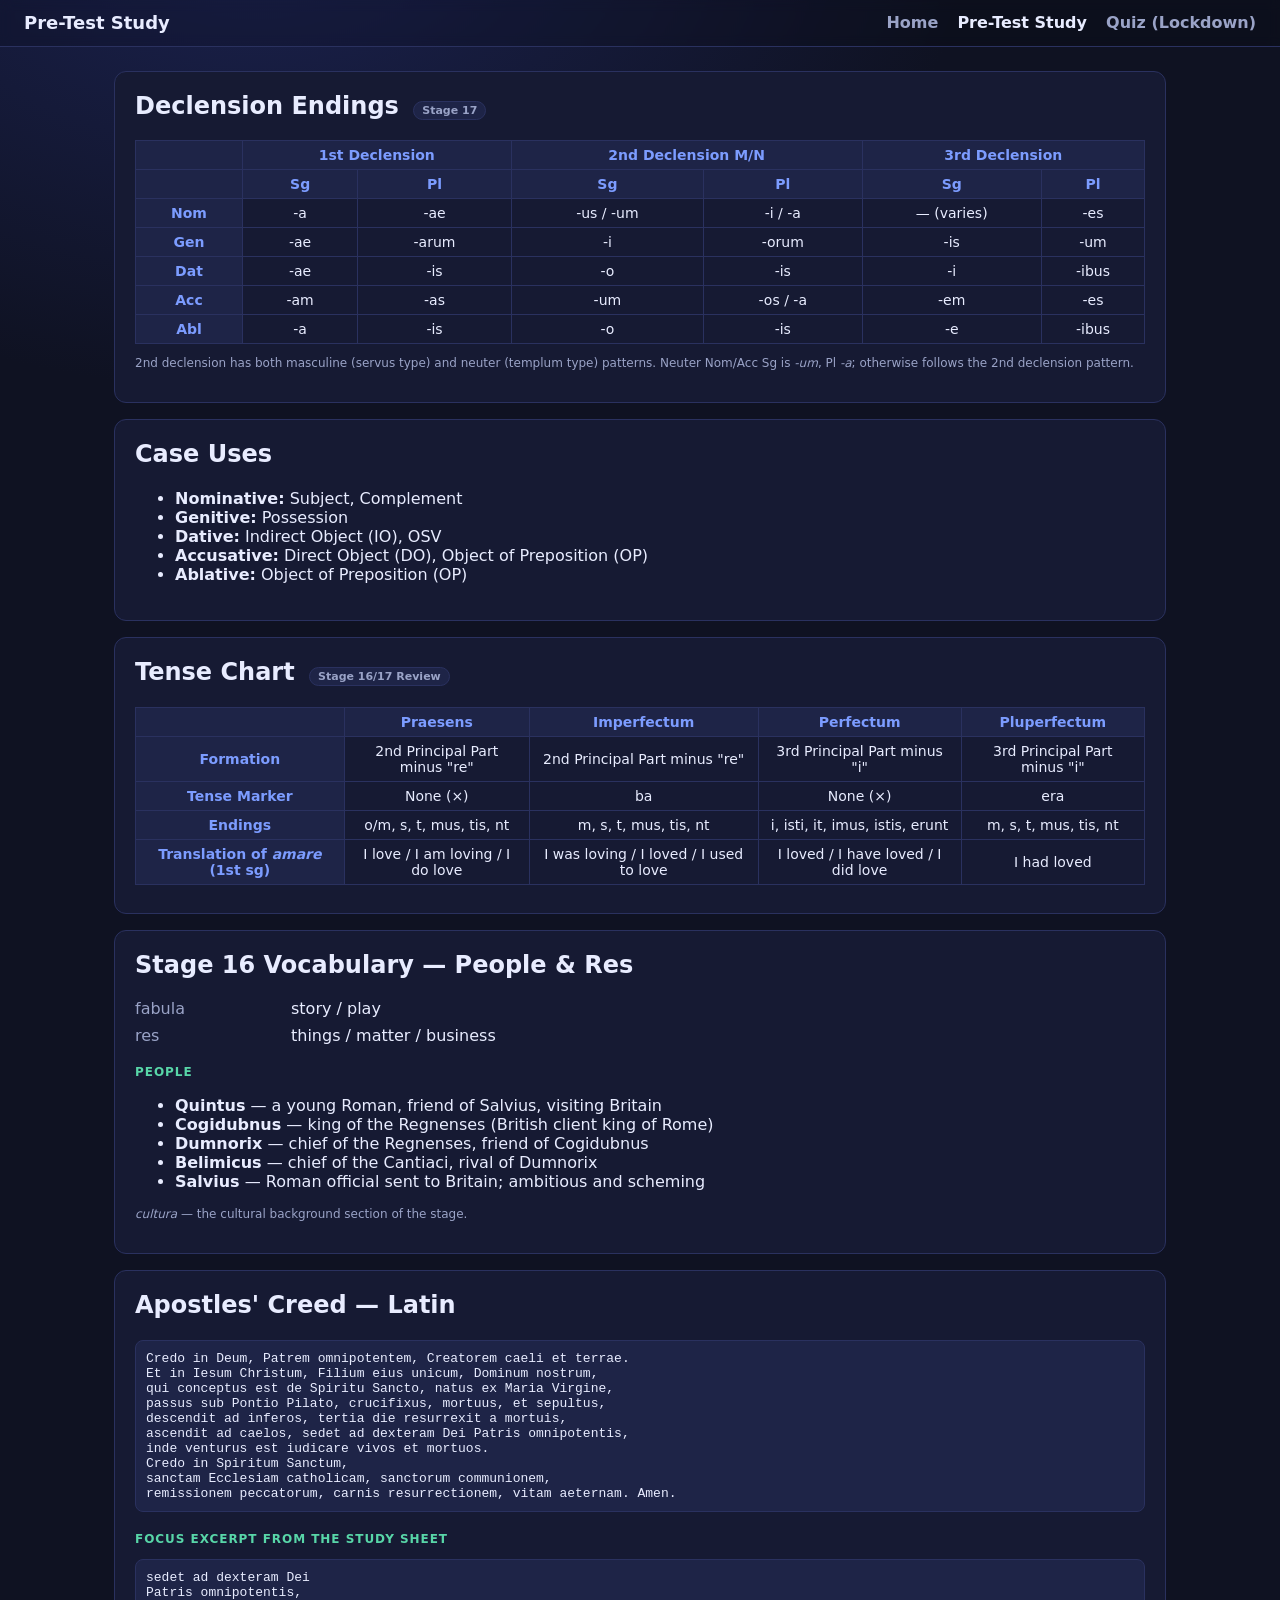
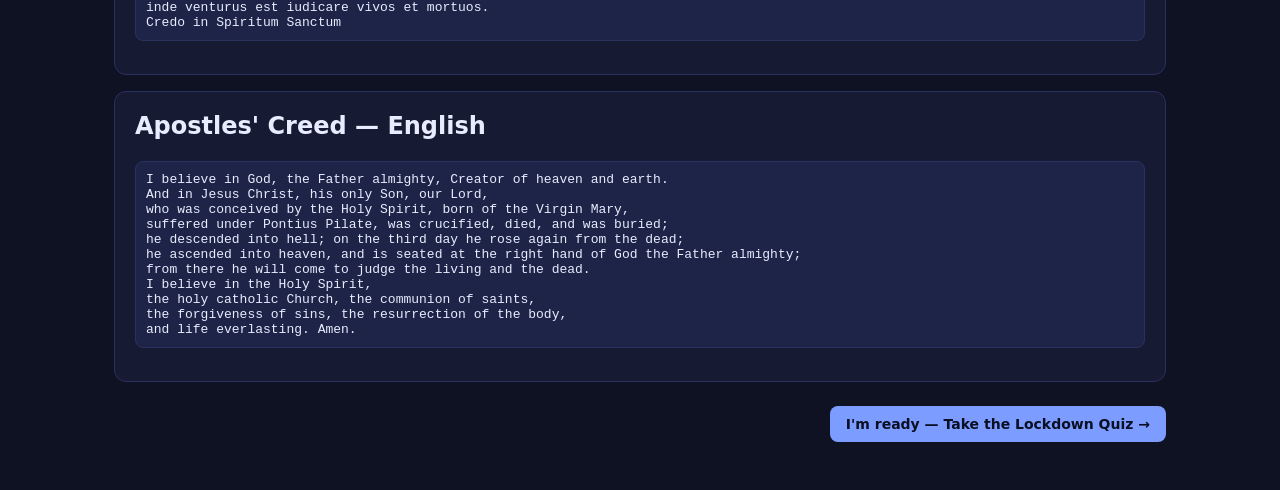
==== study.html @ 1148b9bb "Add Stage 16/17 Latin lockdown-quiz website Static study + self-test site covering declension ending" ====
<!doctype html>
<html lang="en">
<head>
  <meta charset="utf-8">
  <meta name="viewport" content="width=device-width,initial-scale=1">
  <title>Pre-Test Study — Stage 16/17</title>
  <link rel="stylesheet" href="styles.css">
</head>
<body>
  <header class="topbar">
    <h1>Pre-Test Study</h1>
    <nav class="topnav">
      <a href="index.html">Home</a>
      <a href="study.html" class="active">Pre-Test Study</a>
      <a href="quiz.html">Quiz (Lockdown)</a>
    </nav>
  </header>

  <main class="container">
    <div class="panel">
      <h2>Declension Endings <span class="pill">Stage 17</span></h2>
      <table class="chart">
        <thead>
          <tr>
            <th></th>
            <th colspan="2">1st Declension</th>
            <th colspan="2">2nd Declension M/N</th>
            <th colspan="2">3rd Declension</th>
          </tr>
          <tr>
            <th></th>
            <th>Sg</th><th>Pl</th>
            <th>Sg</th><th>Pl</th>
            <th>Sg</th><th>Pl</th>
          </tr>
        </thead>
        <tbody>
          <tr><td class="rowhdr">Nom</td><td>-a</td><td>-ae</td><td>-us / -um</td><td>-i / -a</td><td>— (varies)</td><td>-es</td></tr>
          <tr><td class="rowhdr">Gen</td><td>-ae</td><td>-arum</td><td>-i</td><td>-orum</td><td>-is</td><td>-um</td></tr>
          <tr><td class="rowhdr">Dat</td><td>-ae</td><td>-is</td><td>-o</td><td>-is</td><td>-i</td><td>-ibus</td></tr>
          <tr><td class="rowhdr">Acc</td><td>-am</td><td>-as</td><td>-um</td><td>-os / -a</td><td>-em</td><td>-es</td></tr>
          <tr><td class="rowhdr">Abl</td><td>-a</td><td>-is</td><td>-o</td><td>-is</td><td>-e</td><td>-ibus</td></tr>
        </tbody>
      </table>
      <p class="footnote">
        2nd declension has both masculine (servus type) and neuter (templum type) patterns. Neuter Nom/Acc Sg is <em>-um</em>, Pl <em>-a</em>; otherwise follows the 2nd declension pattern.
      </p>
    </div>

    <div class="panel">
      <h2>Case Uses</h2>
      <ul>
        <li><strong>Nominative:</strong> Subject, Complement</li>
        <li><strong>Genitive:</strong> Possession</li>
        <li><strong>Dative:</strong> Indirect Object (IO), OSV</li>
        <li><strong>Accusative:</strong> Direct Object (DO), Object of Preposition (OP)</li>
        <li><strong>Ablative:</strong> Object of Preposition (OP)</li>
      </ul>
    </div>

    <div class="panel">
      <h2>Tense Chart <span class="pill">Stage 16/17 Review</span></h2>
      <table class="chart">
        <thead>
          <tr>
            <th></th>
            <th>Praesens</th>
            <th>Imperfectum</th>
            <th>Perfectum</th>
            <th>Pluperfectum</th>
          </tr>
        </thead>
        <tbody>
          <tr>
            <td class="rowhdr">Formation</td>
            <td>2nd Principal Part minus "re"</td>
            <td>2nd Principal Part minus "re"</td>
            <td>3rd Principal Part minus "i"</td>
            <td>3rd Principal Part minus "i"</td>
          </tr>
          <tr>
            <td class="rowhdr">Tense Marker</td>
            <td>None (×)</td>
            <td>ba</td>
            <td>None (×)</td>
            <td>era</td>
          </tr>
          <tr>
            <td class="rowhdr">Endings</td>
            <td>o/m, s, t, mus, tis, nt</td>
            <td>m, s, t, mus, tis, nt</td>
            <td>i, isti, it, imus, istis, erunt</td>
            <td>m, s, t, mus, tis, nt</td>
          </tr>
          <tr>
            <td class="rowhdr">Translation of <em>amare</em> (1st sg)</td>
            <td>I love / I am loving / I do love</td>
            <td>I was loving / I loved / I used to love</td>
            <td>I loved / I have loved / I did love</td>
            <td>I had loved</td>
          </tr>
        </tbody>
      </table>
    </div>

    <div class="panel">
      <h2>Stage 16 Vocabulary — People &amp; Res</h2>
      <div class="kv">
        <label>fabula</label><div>story / play</div>
        <label>res</label><div>things / matter / business</div>
      </div>
      <h3 class="section-title">People</h3>
      <ul id="people-list"></ul>
      <p class="footnote"><em>cultura</em> — the cultural background section of the stage.</p>
    </div>

    <div class="panel">
      <h2>Apostles' Creed — Latin</h2>
      <pre id="creed-latin" class="diff"></pre>
      <h3 class="section-title">Focus excerpt from the study sheet</h3>
      <pre id="creed-focus" class="diff"></pre>
    </div>

    <div class="panel">
      <h2>Apostles' Creed — English</h2>
      <pre id="creed-english" class="diff"></pre>
    </div>

    <div class="row" style="justify-content: flex-end; margin: 24px 0;">
      <a class="btn" href="quiz.html">I'm ready — Take the Lockdown Quiz &rarr;</a>
    </div>
  </main>

  <script src="data.js"></script>
  <script>
    // Render people
    const ul = document.getElementById('people-list');
    VOCAB.people.forEach(p => {
      const li = document.createElement('li');
      li.innerHTML = '<strong>' + p.name + '</strong> — ' + p.desc;
      ul.appendChild(li);
    });
    document.getElementById('creed-latin').textContent = CREED_LATIN;
    document.getElementById('creed-focus').textContent = CREED_FOCUS_LATIN;
    document.getElementById('creed-english').textContent = CREED_ENGLISH;
  </script>
</body>
</html>
---- styles.css ----
:root {
  --bg: #0f1222;
  --panel: #161a33;
  --panel-2: #1e2447;
  --accent: #7c9cff;
  --accent-2: #58d6a8;
  --warn: #ffb454;
  --err: #ff6b6b;
  --ok: #58d6a8;
  --text: #e8ecff;
  --muted: #9aa3c7;
  --border: #2a315f;
}

* { box-sizing: border-box; }
html, body {
  margin: 0; padding: 0;
  font-family: ui-sans-serif, system-ui, -apple-system, Segoe UI, Roboto, sans-serif;
  background: radial-gradient(1200px 800px at 20% -10%, #1b2250 0%, var(--bg) 60%) fixed, var(--bg);
  color: var(--text);
  min-height: 100%;
}

a { color: var(--accent); text-decoration: none; }
a:hover { text-decoration: underline; }

.container {
  max-width: 1100px;
  margin: 0 auto;
  padding: 24px;
}

header.topbar {
  display: flex;
  justify-content: space-between;
  align-items: center;
  padding: 12px 24px;
  border-bottom: 1px solid var(--border);
  background: rgba(0,0,0,0.15);
  position: sticky; top: 0; z-index: 5;
  backdrop-filter: blur(6px);
}

header.topbar h1 {
  font-size: 18px; margin: 0;
}

nav.topnav a {
  margin-left: 14px;
  color: var(--muted);
  font-weight: 600;
}
nav.topnav a.active { color: var(--text); }

h1, h2, h3 { line-height: 1.2; }

.hero {
  padding: 48px 24px;
  text-align: center;
}
.hero h2 {
  font-size: 36px;
  margin-bottom: 8px;
}
.hero p { color: var(--muted); max-width: 700px; margin: 0 auto 24px; }

.card-grid {
  display: grid;
  grid-template-columns: repeat(auto-fit, minmax(260px, 1fr));
  gap: 16px;
  margin: 24px 0;
}

.card {
  background: var(--panel);
  border: 1px solid var(--border);
  border-radius: 12px;
  padding: 20px;
  box-shadow: 0 2px 20px rgba(0,0,0,0.25);
}
.card h3 { margin-top: 0; color: var(--accent); }
.card p { color: var(--muted); }

.btn {
  display: inline-block;
  background: var(--accent);
  color: #0b0f24;
  border: 0;
  border-radius: 8px;
  padding: 10px 16px;
  font-weight: 700;
  cursor: pointer;
  font-size: 14px;
}
.btn:hover { filter: brightness(1.08); }
.btn.secondary { background: var(--panel-2); color: var(--text); border: 1px solid var(--border); }
.btn.danger { background: var(--err); color: white; }
.btn:disabled { opacity: 0.5; cursor: not-allowed; }

.panel {
  background: var(--panel);
  border: 1px solid var(--border);
  border-radius: 12px;
  padding: 20px;
  margin-bottom: 16px;
}
.panel h2 { margin-top: 0; }

table.chart {
  width: 100%;
  border-collapse: collapse;
  margin: 8px 0;
}
table.chart th, table.chart td {
  border: 1px solid var(--border);
  padding: 6px 8px;
  text-align: center;
  font-size: 14px;
  vertical-align: middle;
}
table.chart th { background: var(--panel-2); color: var(--accent); }
table.chart td.rowhdr { background: var(--panel-2); color: var(--accent); font-weight: 700; }
table.chart td input {
  width: 100%;
  background: transparent;
  color: var(--text);
  border: 0;
  text-align: center;
  font: inherit;
  outline: none;
  padding: 6px 2px;
}
table.chart td.ok { background: rgba(88, 214, 168, 0.2); }
table.chart td.err { background: rgba(255, 107, 107, 0.2); }

.kv {
  display: grid;
  grid-template-columns: 140px 1fr;
  gap: 8px 16px;
  margin: 6px 0;
}
.kv label { color: var(--muted); }

input[type=text], textarea {
  width: 100%;
  background: var(--panel-2);
  color: var(--text);
  border: 1px solid var(--border);
  border-radius: 8px;
  padding: 8px 10px;
  font: inherit;
  outline: none;
}
input[type=text]:focus, textarea:focus { border-color: var(--accent); }
textarea { min-height: 180px; font-family: ui-monospace, Menlo, monospace; line-height: 1.45; }

.row {
  display: flex; gap: 8px; flex-wrap: wrap; align-items: center;
}

.status {
  display: inline-block; padding: 4px 8px; border-radius: 6px;
  font-size: 12px; font-weight: 700;
}
.status.ok { background: rgba(88,214,168,0.2); color: var(--ok); }
.status.err { background: rgba(255,107,107,0.2); color: var(--err); }
.status.todo { background: rgba(154,163,199,0.2); color: var(--muted); }
.status.locked { background: rgba(255,180,84,0.2); color: var(--warn); }

ul.progress {
  list-style: none; padding: 0; margin: 0;
  display: flex; flex-wrap: wrap; gap: 8px;
}
ul.progress li {
  padding: 6px 10px;
  background: var(--panel-2);
  border: 1px solid var(--border);
  border-radius: 6px;
  font-size: 13px;
}
ul.progress li.done { border-color: var(--ok); color: var(--ok); }
ul.progress li.current { border-color: var(--accent); color: var(--accent); }

.lockbar {
  position: sticky; top: 0;
  background: var(--warn);
  color: #111;
  padding: 8px 16px;
  font-weight: 700;
  display: flex; justify-content: space-between; align-items: center;
  z-index: 10;
}
.lockbar .violations { font-weight: 400; opacity: 0.9; }

.modal-bg {
  position: fixed; inset: 0;
  background: rgba(0,0,0,0.7);
  display: none;
  align-items: center; justify-content: center;
  z-index: 50;
}
.modal {
  background: var(--panel);
  border: 1px solid var(--border);
  border-radius: 12px;
  padding: 24px;
  max-width: 480px; width: 92%;
  text-align: center;
}
.modal h3 { color: var(--warn); margin-top: 0; }

.diff {
  font-family: ui-monospace, Menlo, monospace;
  white-space: pre-wrap;
  background: var(--panel-2);
  border: 1px solid var(--border);
  border-radius: 8px;
  padding: 10px;
  font-size: 13px;
}
.diff .ok { color: var(--ok); }
.diff .err { color: var(--err); text-decoration: underline; }

.footnote { color: var(--muted); font-size: 12px; }

.qheader {
  display: flex; justify-content: space-between; align-items: center;
  margin-bottom: 8px;
}

.pill {
  display: inline-block;
  padding: 2px 8px;
  border-radius: 12px;
  font-size: 11px;
  background: var(--panel-2);
  border: 1px solid var(--border);
  color: var(--muted);
  margin-left: 6px;
}

.section-title {
  color: var(--accent-2);
  text-transform: uppercase;
  letter-spacing: 0.08em;
  font-size: 12px;
  margin-top: 20px;
}

details { margin: 8px 0; }
details summary { cursor: pointer; color: var(--accent); }
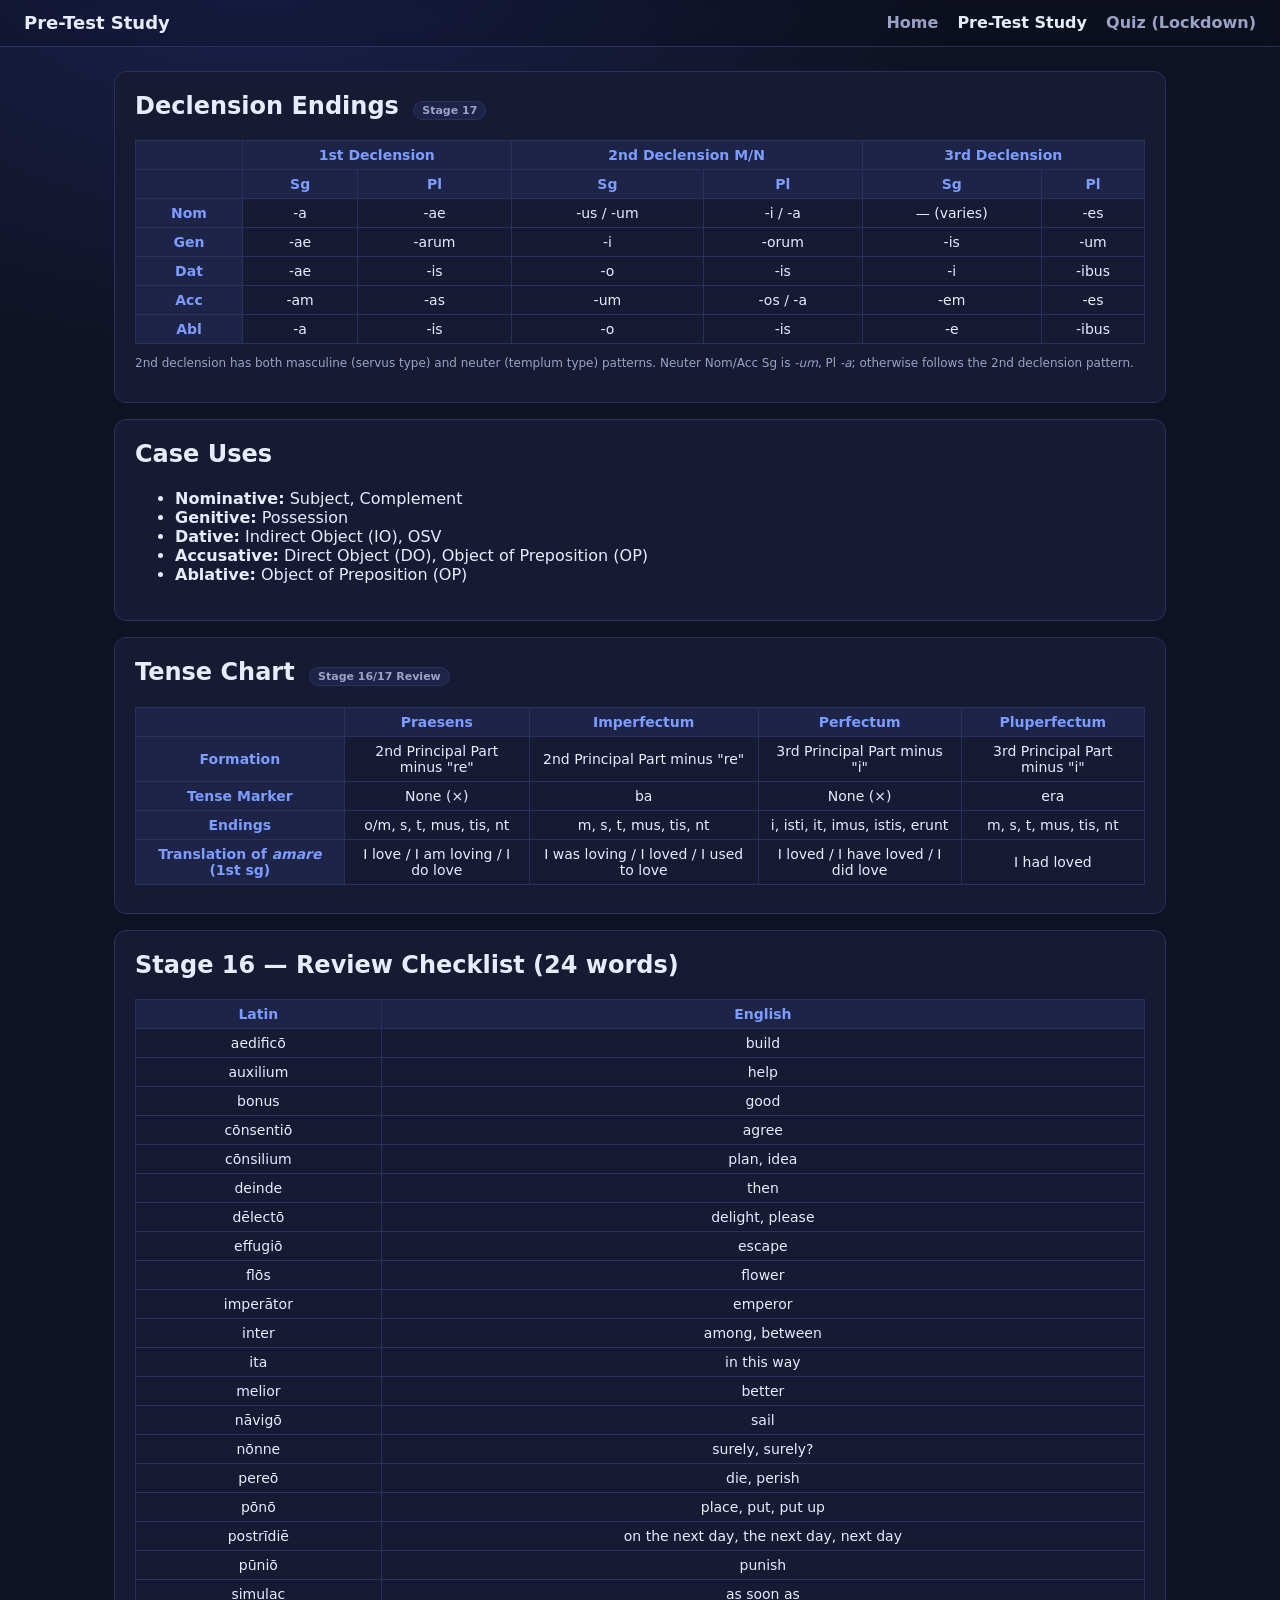
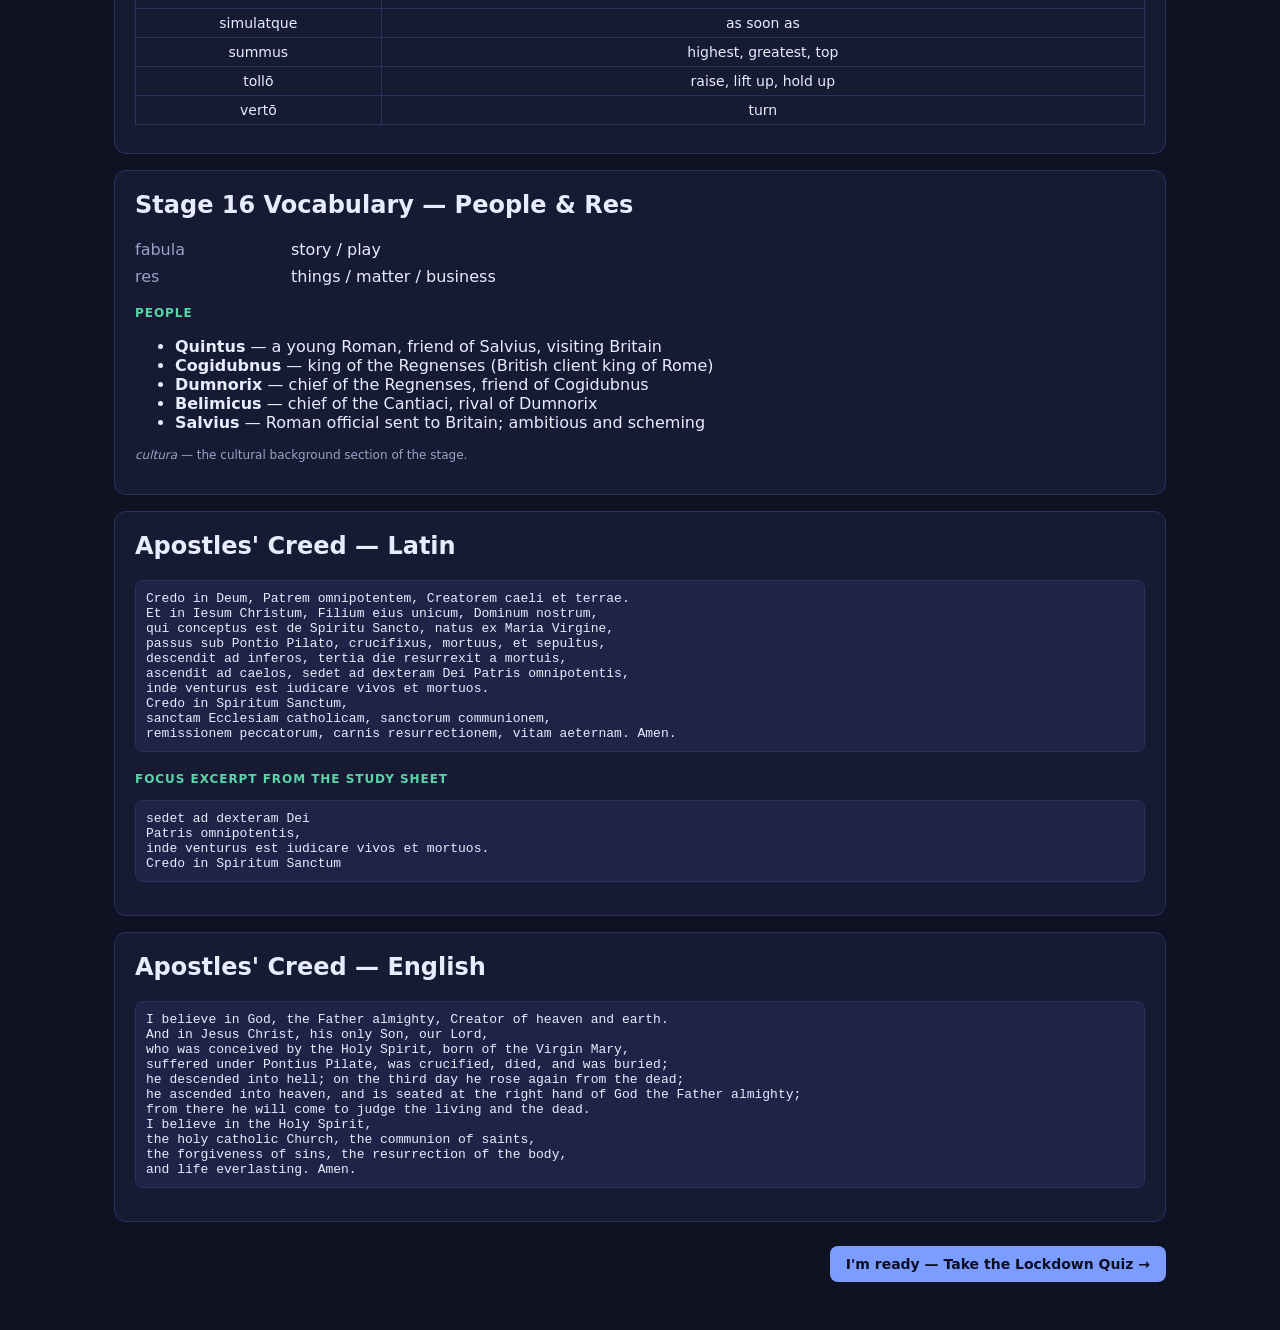
==== commit c74167dd: "Add Stage 16 checklist vocabulary (24 words) Introduces VOCAB_WORDS dataset with the full Stage 16 R" ====
--- a/study.html
+++ b/study.html
@@ -104,6 +104,14 @@
     </div>
 
     <div class="panel">
+      <h2>Stage 16 — Review Checklist (24 words)</h2>
+      <table class="chart" id="vocab-words-table">
+        <thead><tr><th>Latin</th><th>English</th></tr></thead>
+        <tbody></tbody>
+      </table>
+    </div>
+
+    <div class="panel">
       <h2>Stage 16 Vocabulary — People &amp; Res</h2>
       <div class="kv">
         <label>fabula</label><div>story / play</div>
@@ -133,6 +141,14 @@
 
   <script src="data.js"></script>
   <script>
+    // Render Stage 16 checklist
+    const vwBody = document.querySelector('#vocab-words-table tbody');
+    VOCAB_WORDS.forEach(w => {
+      const tr = document.createElement('tr');
+      tr.innerHTML = '<td>' + w.latin + '</td><td>' + w.answers.join(', ') + '</td>';
+      vwBody.appendChild(tr);
+    });
+
     // Render people
     const ul = document.getElementById('people-list');
     VOCAB.people.forEach(p => {
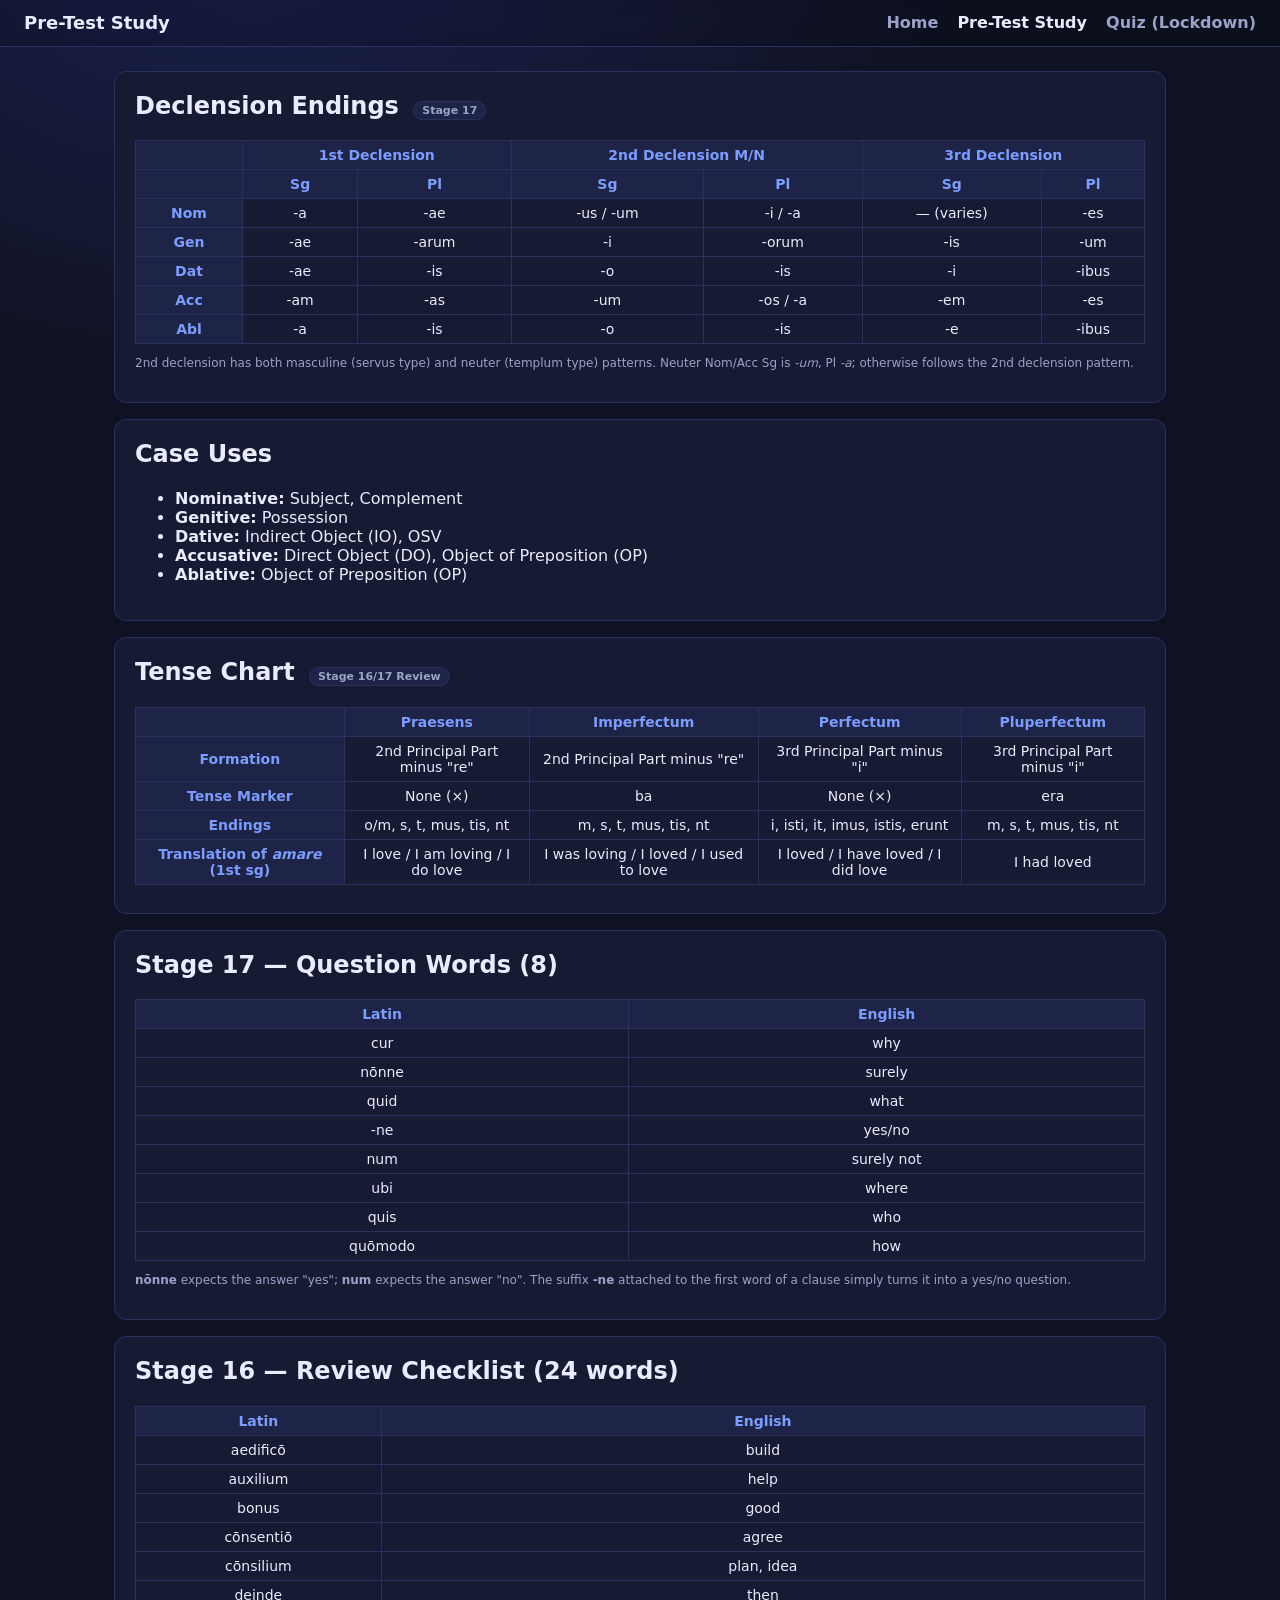
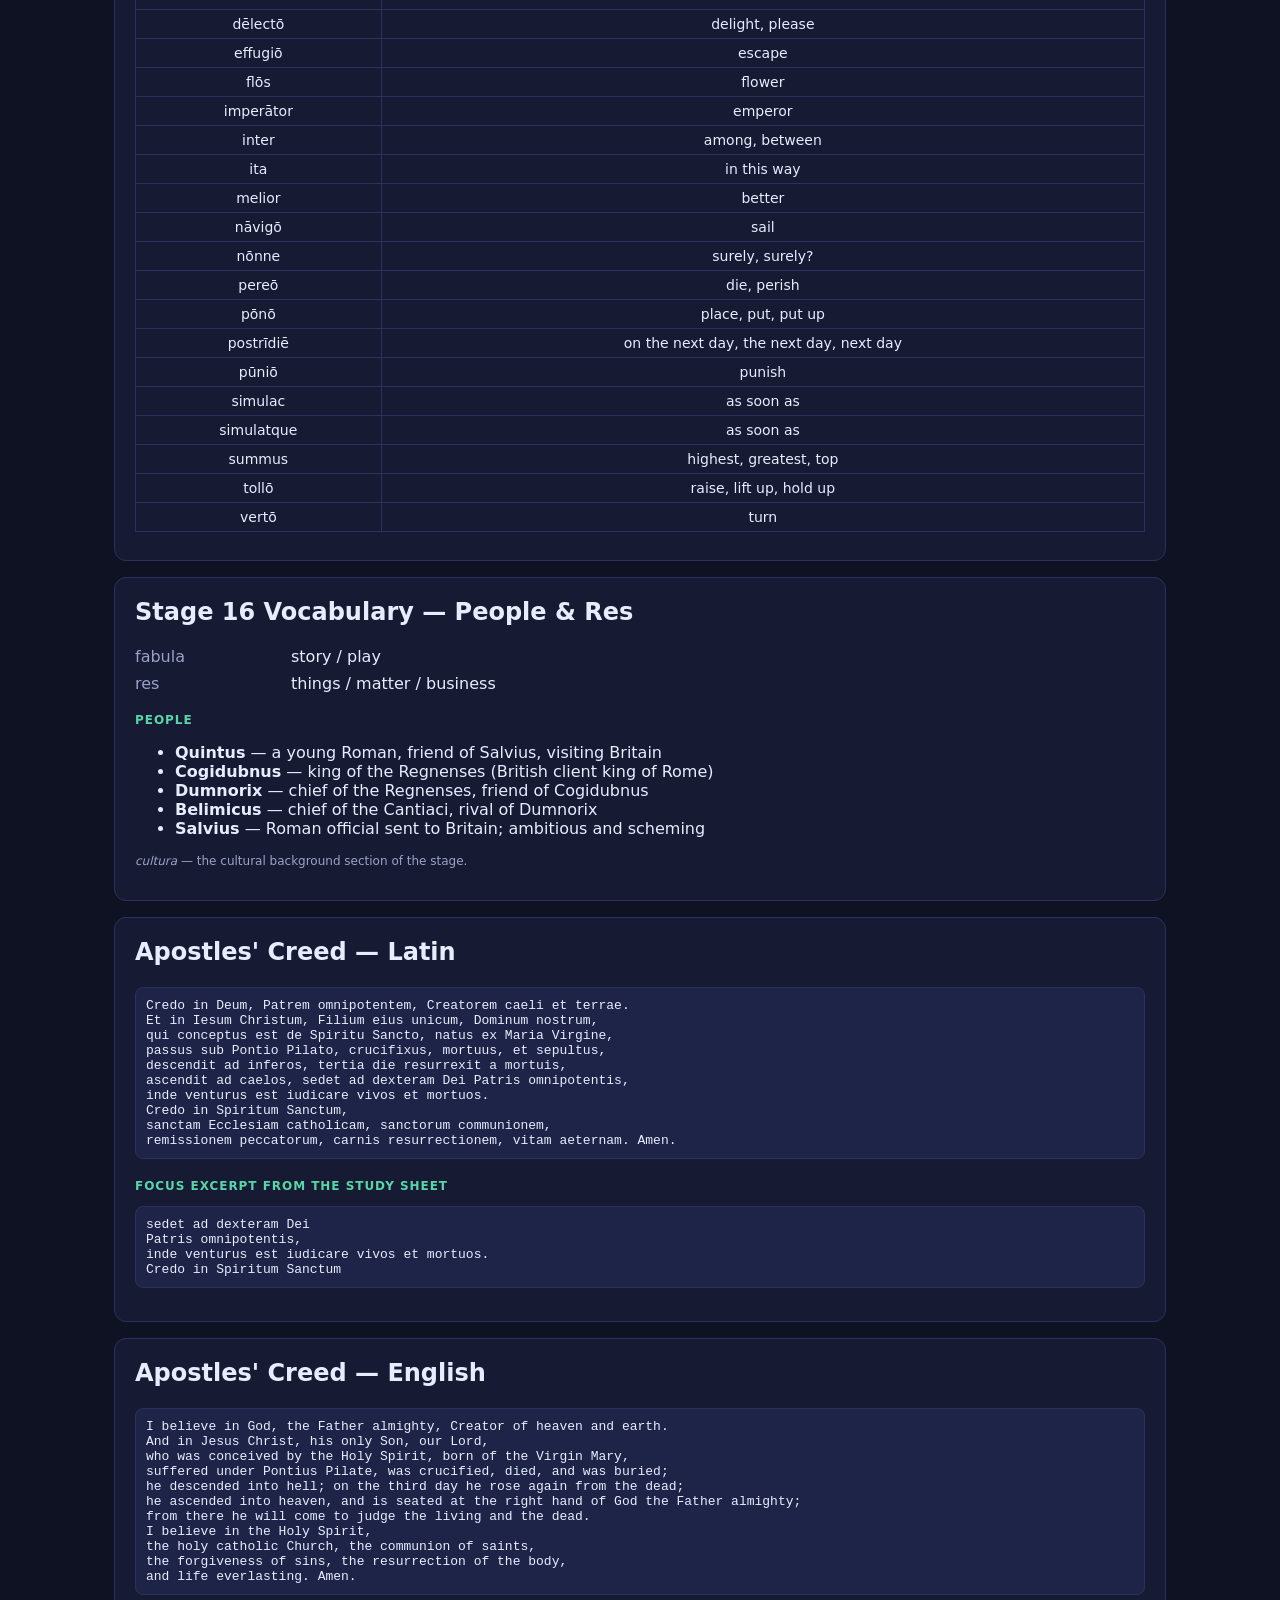
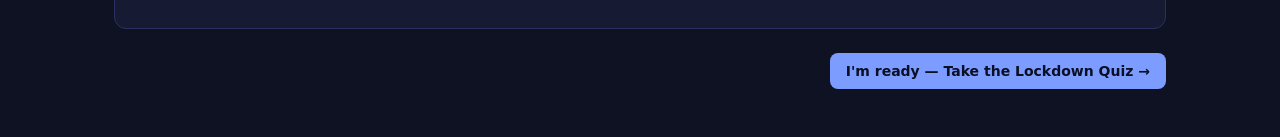
==== commit 932bd702: "Add Stage 17 question-words section (8 words) Introduces QUESTION_WORDS dataset (cur, nōnne, quid, -" ====
--- a/study.html
+++ b/study.html
@@ -104,6 +104,18 @@
     </div>
 
     <div class="panel">
+      <h2>Stage 17 — Question Words (8)</h2>
+      <table class="chart" id="qwords-table">
+        <thead><tr><th>Latin</th><th>English</th></tr></thead>
+        <tbody></tbody>
+      </table>
+      <p class="footnote">
+        <strong>nōnne</strong> expects the answer "yes"; <strong>num</strong> expects the answer "no".
+        The suffix <strong>-ne</strong> attached to the first word of a clause simply turns it into a yes/no question.
+      </p>
+    </div>
+
+    <div class="panel">
       <h2>Stage 16 — Review Checklist (24 words)</h2>
       <table class="chart" id="vocab-words-table">
         <thead><tr><th>Latin</th><th>English</th></tr></thead>
@@ -141,6 +153,14 @@
 
   <script src="data.js"></script>
   <script>
+    // Render Stage 17 question words
+    const qwBody = document.querySelector('#qwords-table tbody');
+    QUESTION_WORDS.forEach(w => {
+      const tr = document.createElement('tr');
+      tr.innerHTML = '<td>' + w.latin + '</td><td>' + w.answers[0] + '</td>';
+      qwBody.appendChild(tr);
+    });
+
     // Render Stage 16 checklist
     const vwBody = document.querySelector('#vocab-words-table tbody');
     VOCAB_WORDS.forEach(w => {
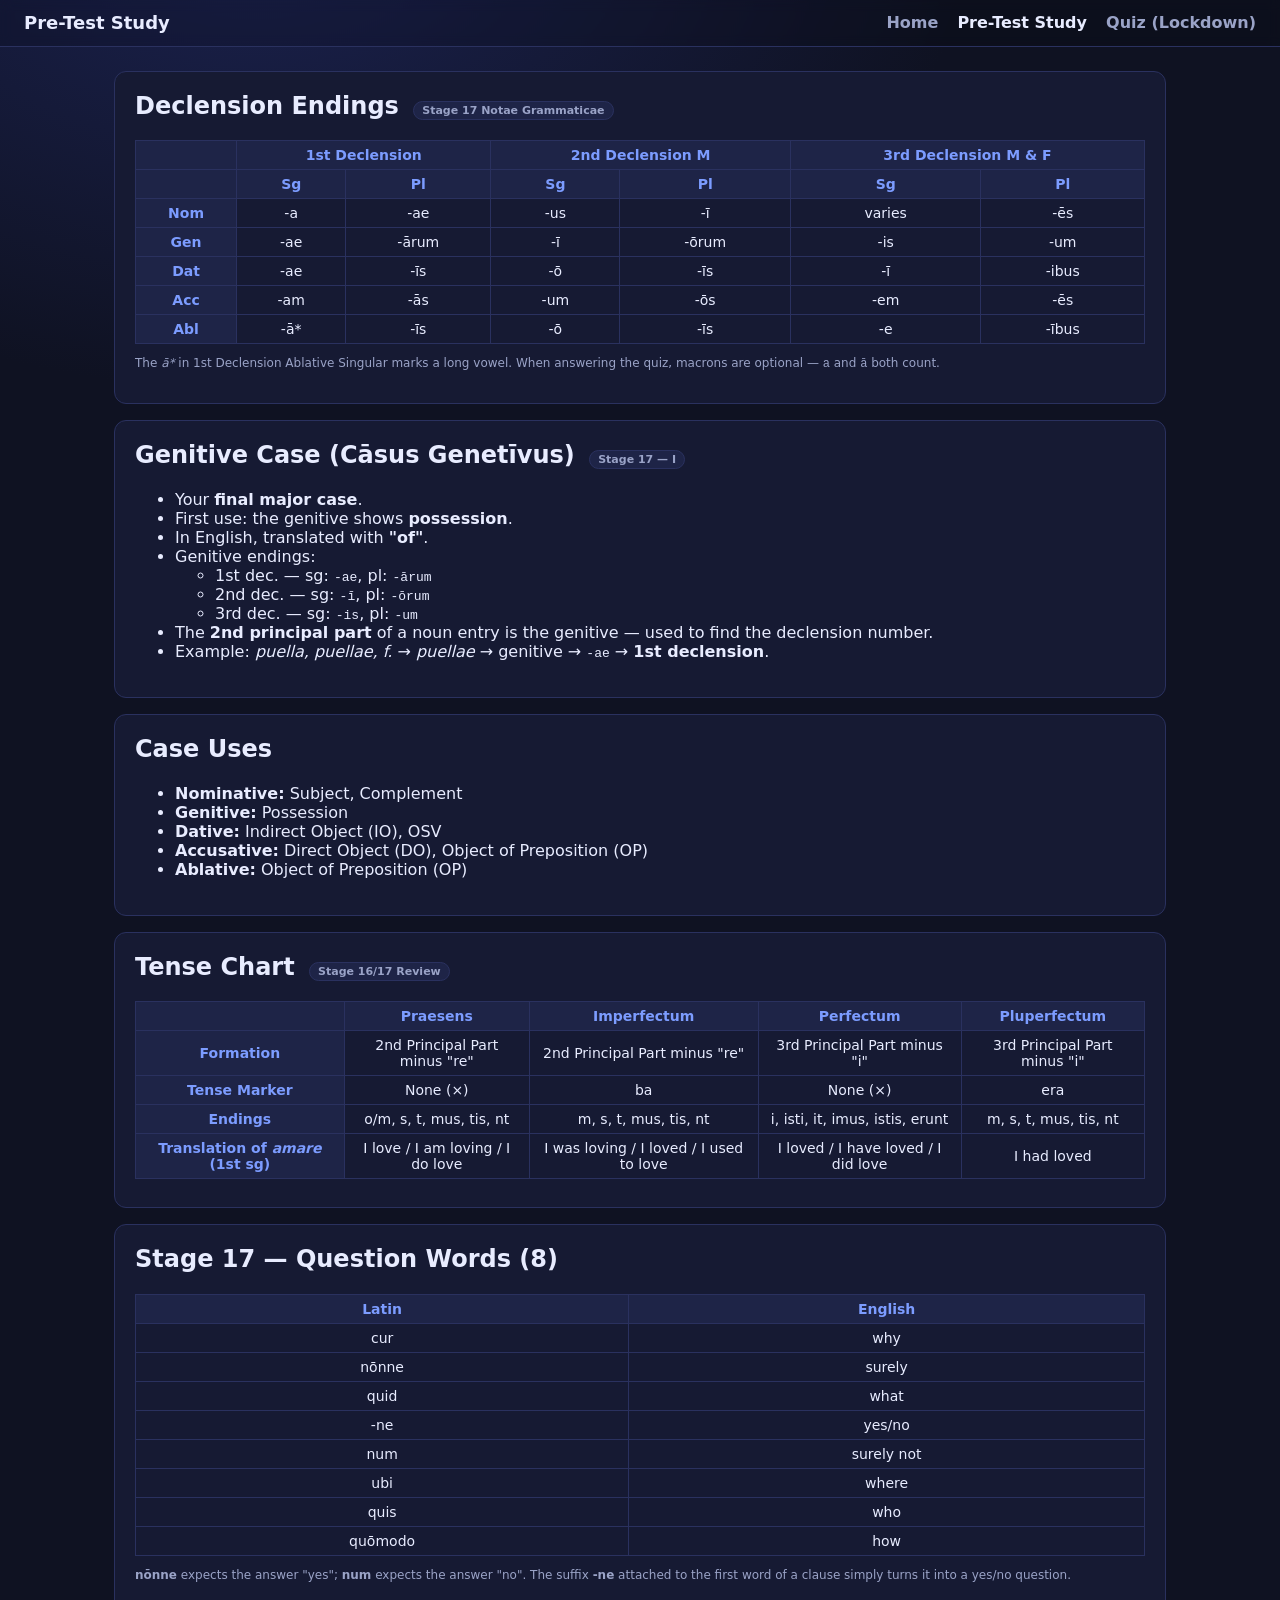
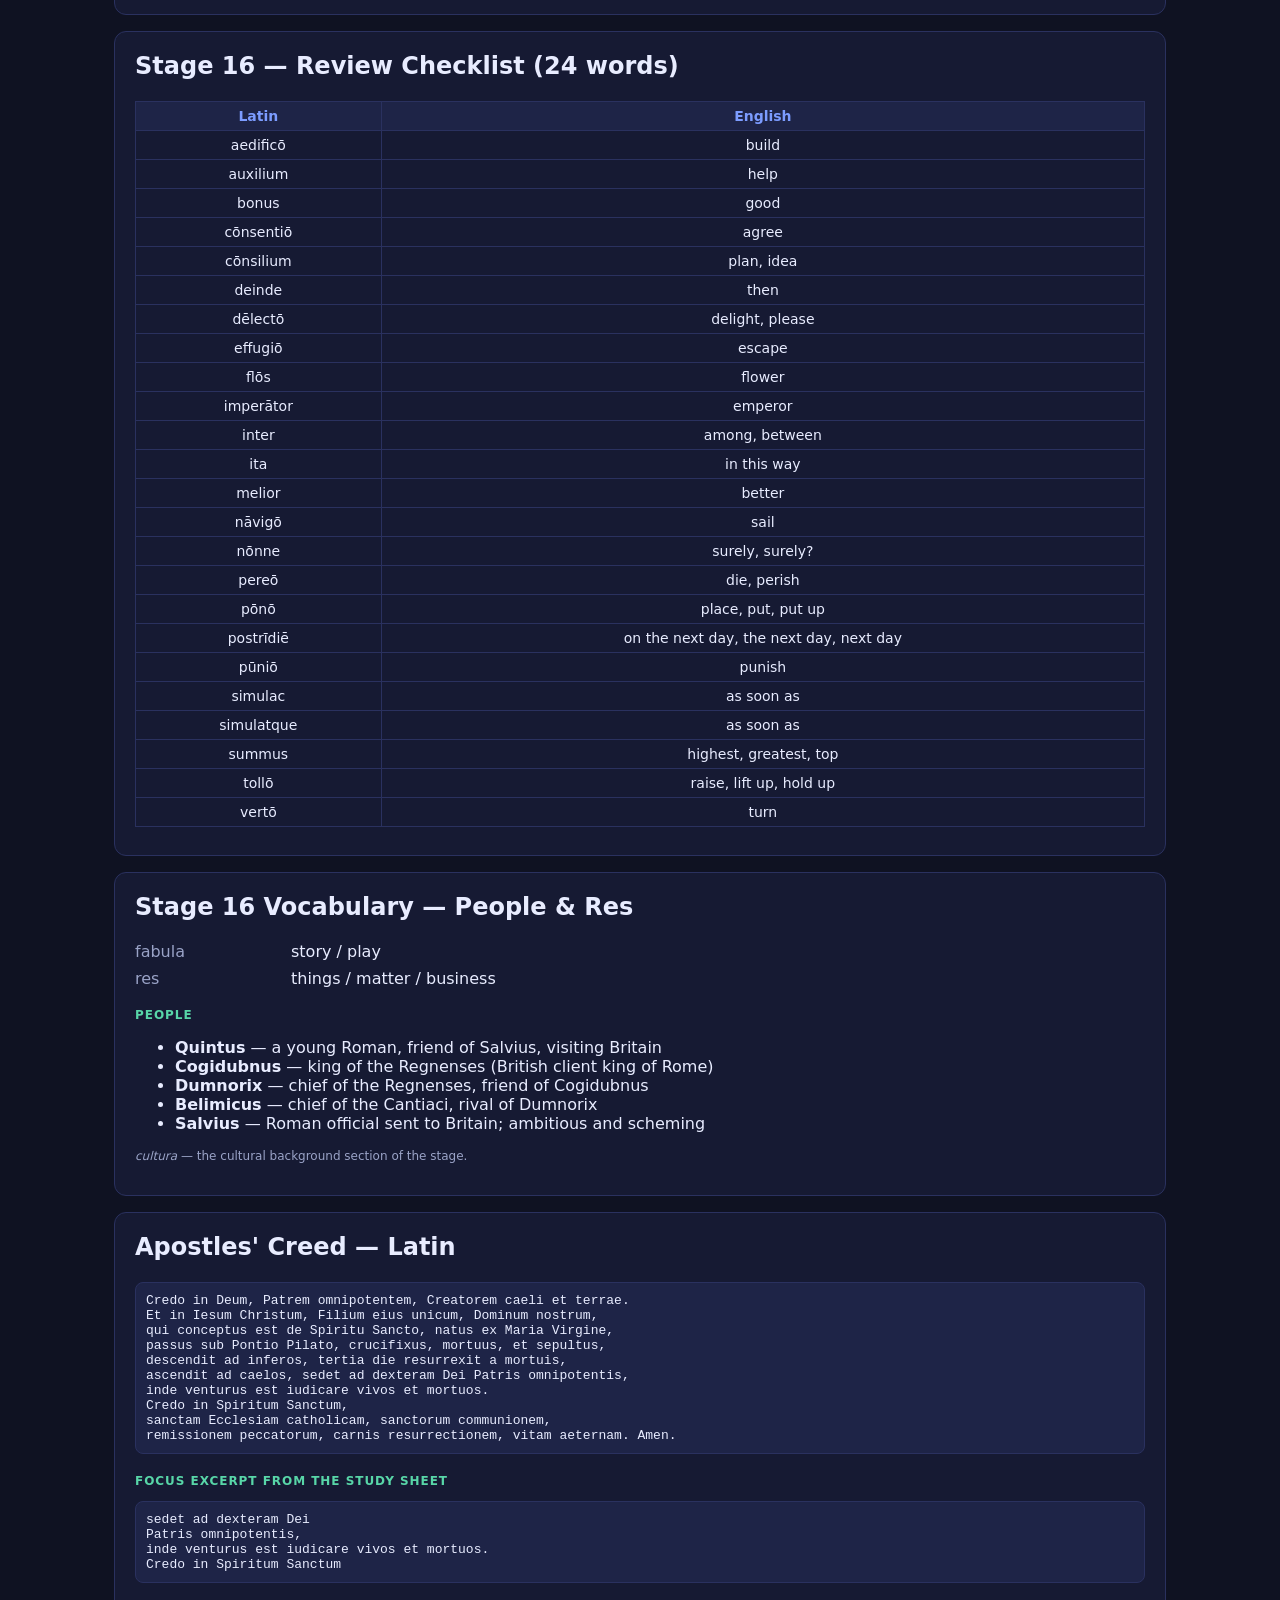
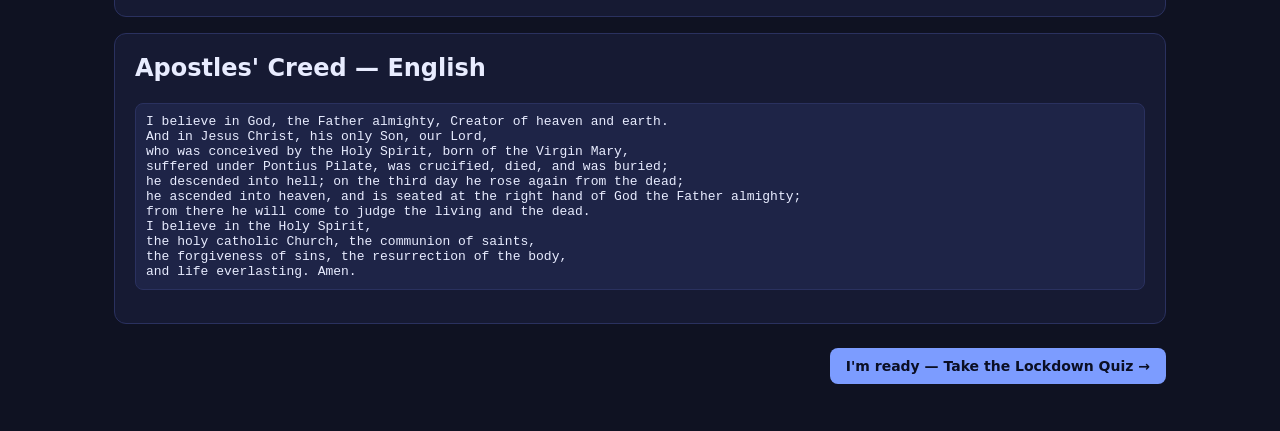
==== commit a9c22a19: "Align charts with official Stage 17 Notae Grammaticae; add Genitive section - Declension chart now m" ====
--- a/study.html
+++ b/study.html
@@ -18,14 +18,14 @@
 
   <main class="container">
     <div class="panel">
-      <h2>Declension Endings <span class="pill">Stage 17</span></h2>
-      <table class="chart">
+      <h2>Declension Endings <span class="pill">Stage 17 Notae Grammaticae</span></h2>
+      <table class="chart" id="decl-ref-table">
         <thead>
           <tr>
             <th></th>
             <th colspan="2">1st Declension</th>
-            <th colspan="2">2nd Declension M/N</th>
-            <th colspan="2">3rd Declension</th>
+            <th colspan="2">2nd Declension M</th>
+            <th colspan="2">3rd Declension M &amp; F</th>
           </tr>
           <tr>
             <th></th>
@@ -34,17 +34,30 @@
             <th>Sg</th><th>Pl</th>
           </tr>
         </thead>
-        <tbody>
-          <tr><td class="rowhdr">Nom</td><td>-a</td><td>-ae</td><td>-us / -um</td><td>-i / -a</td><td>— (varies)</td><td>-es</td></tr>
-          <tr><td class="rowhdr">Gen</td><td>-ae</td><td>-arum</td><td>-i</td><td>-orum</td><td>-is</td><td>-um</td></tr>
-          <tr><td class="rowhdr">Dat</td><td>-ae</td><td>-is</td><td>-o</td><td>-is</td><td>-i</td><td>-ibus</td></tr>
-          <tr><td class="rowhdr">Acc</td><td>-am</td><td>-as</td><td>-um</td><td>-os / -a</td><td>-em</td><td>-es</td></tr>
-          <tr><td class="rowhdr">Abl</td><td>-a</td><td>-is</td><td>-o</td><td>-is</td><td>-e</td><td>-ibus</td></tr>
-        </tbody>
+        <tbody></tbody>
       </table>
       <p class="footnote">
-        2nd declension has both masculine (servus type) and neuter (templum type) patterns. Neuter Nom/Acc Sg is <em>-um</em>, Pl <em>-a</em>; otherwise follows the 2nd declension pattern.
+        The <em>ā*</em> in 1st Declension Ablative Singular marks a long vowel. When answering the quiz, macrons
+        are optional — <code>a</code> and <code>ā</code> both count.
       </p>
+    </div>
+
+    <div class="panel">
+      <h2>Genitive Case (Cāsus Genetīvus) <span class="pill">Stage 17 — I</span></h2>
+      <ul>
+        <li>Your <strong>final major case</strong>.</li>
+        <li>First use: the genitive shows <strong>possession</strong>.</li>
+        <li>In English, translated with <strong>"of"</strong>.</li>
+        <li>Genitive endings:
+          <ul>
+            <li>1st dec. — sg: <code>-ae</code>, pl: <code>-ārum</code></li>
+            <li>2nd dec. — sg: <code>-ī</code>,  pl: <code>-ōrum</code></li>
+            <li>3rd dec. — sg: <code>-is</code>, pl: <code>-um</code></li>
+          </ul>
+        </li>
+        <li>The <strong>2nd principal part</strong> of a noun entry is the genitive — used to find the declension number.</li>
+        <li>Example: <em>puella, puellae, f.</em> → <em>puellae</em> → genitive → <code>-ae</code> → <strong>1st declension</strong>.</li>
+      </ul>
     </div>
 
     <div class="panel">
@@ -153,6 +166,18 @@
 
   <script src="data.js"></script>
   <script>
+    // Render declension reference table
+    const declBody = document.querySelector('#decl-ref-table tbody');
+    DECLENSIONS.rows.forEach(row => {
+      const tr = document.createElement('tr');
+      const cells = DECLENSIONS.display[row].map(v => {
+        if (/^(varies|—|-|\*|)$/.test(v)) return '<td>' + (v || '—') + '</td>';
+        return '<td>-' + v + '</td>';
+      }).join('');
+      tr.innerHTML = '<td class="rowhdr">' + row + '</td>' + cells;
+      declBody.appendChild(tr);
+    });
+
     // Render Stage 17 question words
     const qwBody = document.querySelector('#qwords-table tbody');
     QUESTION_WORDS.forEach(w => {
